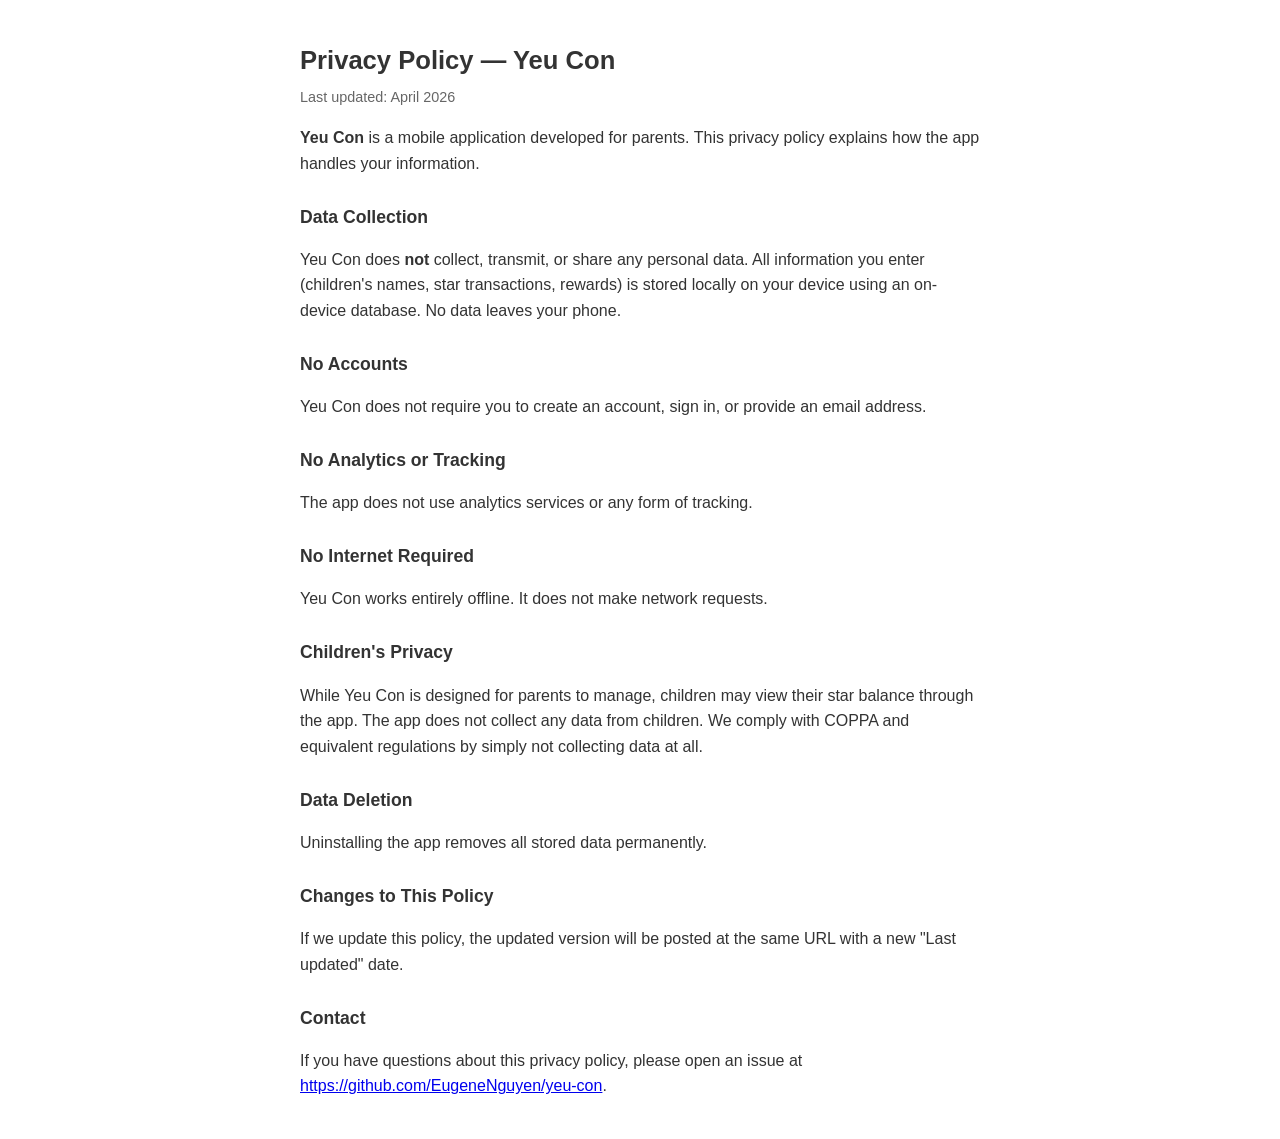
==== index.html @ 2dcbc6fb "Add privacy policy page for Yeu Con Hosted via GitHub Pages for Google Play Store listing.  Co-Autho" ====
<!DOCTYPE html>
<html lang="en">
<head>
    <meta charset="UTF-8">
    <meta name="viewport" content="width=device-width, initial-scale=1.0">
    <title>Privacy Policy — Yeu Con</title>
    <style>
        body {
            font-family: -apple-system, BlinkMacSystemFont, "Segoe UI", Roboto, Helvetica, Arial, sans-serif;
            max-width: 680px;
            margin: 40px auto;
            padding: 0 20px;
            line-height: 1.6;
            color: #333;
        }
        h1 { font-size: 1.6em; margin-bottom: 0.2em; }
        h2 { font-size: 1.1em; margin-top: 1.5em; }
        p.updated { color: #666; font-size: 0.9em; margin-top: 0; }
    </style>
</head>
<body>
    <h1>Privacy Policy — Yeu Con</h1>
    <p class="updated">Last updated: April 2026</p>

    <p><strong>Yeu Con</strong> is a mobile application developed for parents. This privacy policy explains how the app handles your information.</p>

    <h2>Data Collection</h2>
    <p>Yeu Con does <strong>not</strong> collect, transmit, or share any personal data. All information you enter (children's names, star transactions, rewards) is stored locally on your device using an on-device database. No data leaves your phone.</p>

    <h2>No Accounts</h2>
    <p>Yeu Con does not require you to create an account, sign in, or provide an email address.</p>

    <h2>No Analytics or Tracking</h2>
    <p>The app does not use analytics services or any form of tracking.</p>

    <h2>No Internet Required</h2>
    <p>Yeu Con works entirely offline. It does not make network requests.</p>

    <h2>Children's Privacy</h2>
    <p>While Yeu Con is designed for parents to manage, children may view their star balance through the app. The app does not collect any data from children. We comply with COPPA and equivalent regulations by simply not collecting data at all.</p>

    <h2>Data Deletion</h2>
    <p>Uninstalling the app removes all stored data permanently.</p>

    <h2>Changes to This Policy</h2>
    <p>If we update this policy, the updated version will be posted at the same URL with a new "Last updated" date.</p>

    <h2>Contact</h2>
    <p>If you have questions about this privacy policy, please open an issue at <a href="https://github.com/EugeneNguyen/yeu-con">https://github.com/EugeneNguyen/yeu-con</a>.</p>
</body>
</html>
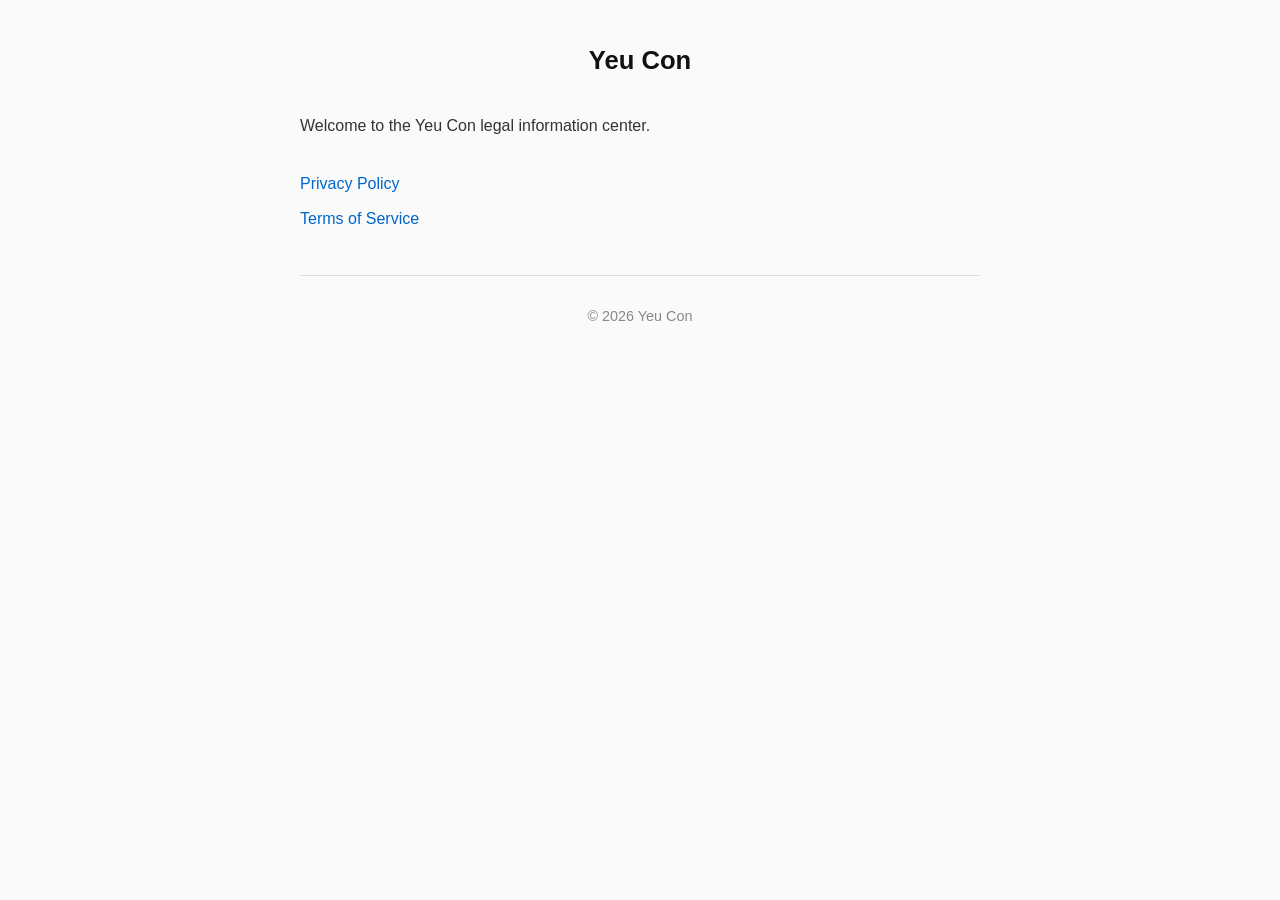
==== commit aae1d017: "Implement legal pages (Privacy Policy, Terms of Service) and basic styling Co-Authored-By: Paperclip" ====
--- a/index.html
+++ b/index.html
@@ -3,49 +3,24 @@
 <head>
     <meta charset="UTF-8">
     <meta name="viewport" content="width=device-width, initial-scale=1.0">
-    <title>Privacy Policy — Yeu Con</title>
-    <style>
-        body {
-            font-family: -apple-system, BlinkMacSystemFont, "Segoe UI", Roboto, Helvetica, Arial, sans-serif;
-            max-width: 680px;
-            margin: 40px auto;
-            padding: 0 20px;
-            line-height: 1.6;
-            color: #333;
-        }
-        h1 { font-size: 1.6em; margin-bottom: 0.2em; }
-        h2 { font-size: 1.1em; margin-top: 1.5em; }
-        p.updated { color: #666; font-size: 0.9em; margin-top: 0; }
-    </style>
+    <title>Yeu Con - Legal</title>
+    <link rel="stylesheet" href="style.css">
 </head>
 <body>
-    <h1>Privacy Policy — Yeu Con</h1>
-    <p class="updated">Last updated: April 2026</p>
-
-    <p><strong>Yeu Con</strong> is a mobile application developed for parents. This privacy policy explains how the app handles your information.</p>
-
-    <h2>Data Collection</h2>
-    <p>Yeu Con does <strong>not</strong> collect, transmit, or share any personal data. All information you enter (children's names, star transactions, rewards) is stored locally on your device using an on-device database. No data leaves your phone.</p>
-
-    <h2>No Accounts</h2>
-    <p>Yeu Con does not require you to create an account, sign in, or provide an email address.</p>
-
-    <h2>No Analytics or Tracking</h2>
-    <p>The app does not use analytics services or any form of tracking.</p>
-
-    <h2>No Internet Required</h2>
-    <p>Yeu Con works entirely offline. It does not make network requests.</p>
-
-    <h2>Children's Privacy</h2>
-    <p>While Yeu Con is designed for parents to manage, children may view their star balance through the app. The app does not collect any data from children. We comply with COPPA and equivalent regulations by simply not collecting data at all.</p>
-
-    <h2>Data Deletion</h2>
-    <p>Uninstalling the app removes all stored data permanently.</p>
-
-    <h2>Changes to This Policy</h2>
-    <p>If we update this policy, the updated version will be posted at the same URL with a new "Last updated" date.</p>
-
-    <h2>Contact</h2>
-    <p>If you have questions about this privacy policy, please open an issue at <a href="https://github.com/EugeneNguyen/yeu-con">https://github.com/EugeneNguyen/yeu-con</a>.</p>
+    <header>
+        <h1>Yeu Con</h1>
+    </header>
+    <main>
+        <p>Welcome to the Yeu Con legal information center.</p>
+        <nav>
+            <ul>
+                <li><a href="privacy-policy.html">Privacy Policy</a></li>
+                <li><a href="terms-of-service.html">Terms of Service</a></li>
+            </ul>
+        </nav>
+    </main>
+    <footer>
+        <p>&copy; 2026 Yeu Con</p>
+    </footer>
 </body>
 </html>
--- a/style.css
+++ b/style.css
@@ -0,0 +1,71 @@
+body {
+    font-family: -apple-system, BlinkMacSystemFont, "Segoe UI", Roboto, Helvetica, Arial, sans-serif;
+    max-width: 680px;
+    margin: 40px auto;
+    padding: 0 20px;
+    line-height: 1.6;
+    color: #333;
+    background-color: #fafafa;
+}
+
+header {
+    text-align: center;
+    margin-bottom: 2em;
+}
+
+h1 {
+    font-size: 1.6em;
+    margin-bottom: 0.2em;
+    color: #111;
+}
+
+h2 {
+    font-size: 1.2em;
+    margin-top: 1.5em;
+    margin-bottom: 0.5em;
+    color: #444;
+}
+
+p {
+    margin-bottom: 1em;
+}
+
+p.updated {
+    color: #666;
+    font-size: 0.9em;
+    margin-top: 0;
+}
+
+nav ul {
+    list-style: none;
+    padding: 0;
+    margin: 2em 0;
+}
+
+nav ul li {
+    margin-bottom: 10px;
+}
+
+nav ul li a, footer a {
+    color: #0066cc;
+    text-decoration: none;
+}
+
+nav ul li a:hover, footer a:hover {
+    text-decoration: underline;
+}
+
+footer {
+    margin-top: 3em;
+    text-align: center;
+    font-size: 0.9em;
+    color: #888;
+    border-top: 1px solid #ddd;
+    padding-top: 1em;
+}
+
+@media (max-width: 600px) {
+    body {
+        margin: 20px auto;
+    }
+}
